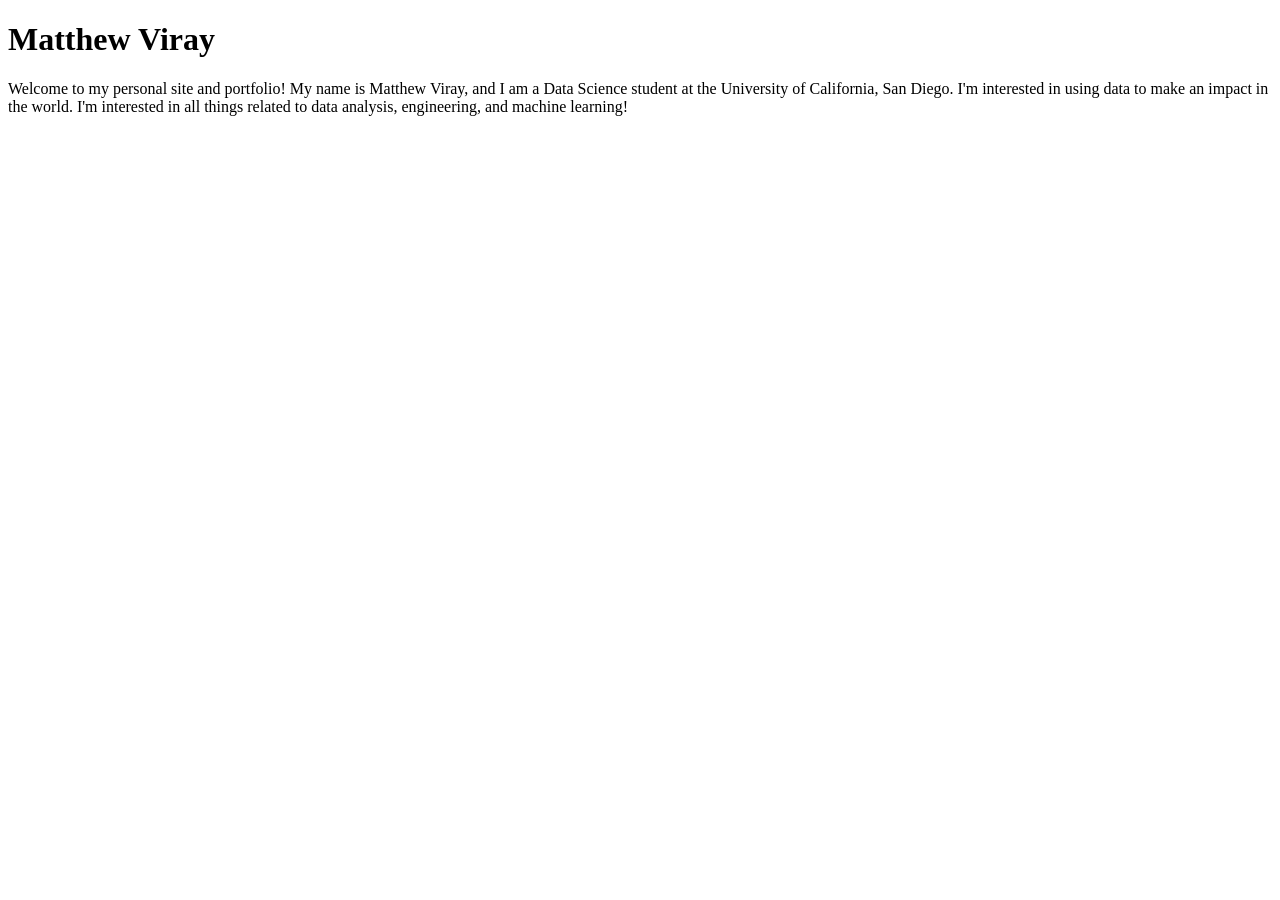
==== index.html @ 03b1df64 "Create index.html" ====
<!DOCTYPE html>
<html lang="en">
<head>
    <meta charset="UTF-8">
    <meta name="viewport" content="width=device-width, initial-scale=1.0">
    <title>Matthew Viray: Personal site and portfolio</title>
</head>
<body>
    <h1>Matthew Viray</h1>
    <p>Welcome to my personal site and portfolio! My name is Matthew Viray, and 
        I am a Data Science student at the University of California, San Diego. 
        I'm interested in using data to make an impact in the world. 
        I'm interested in all things related to data analysis, engineering, and 
        machine learning!</p>
</body>
</html>
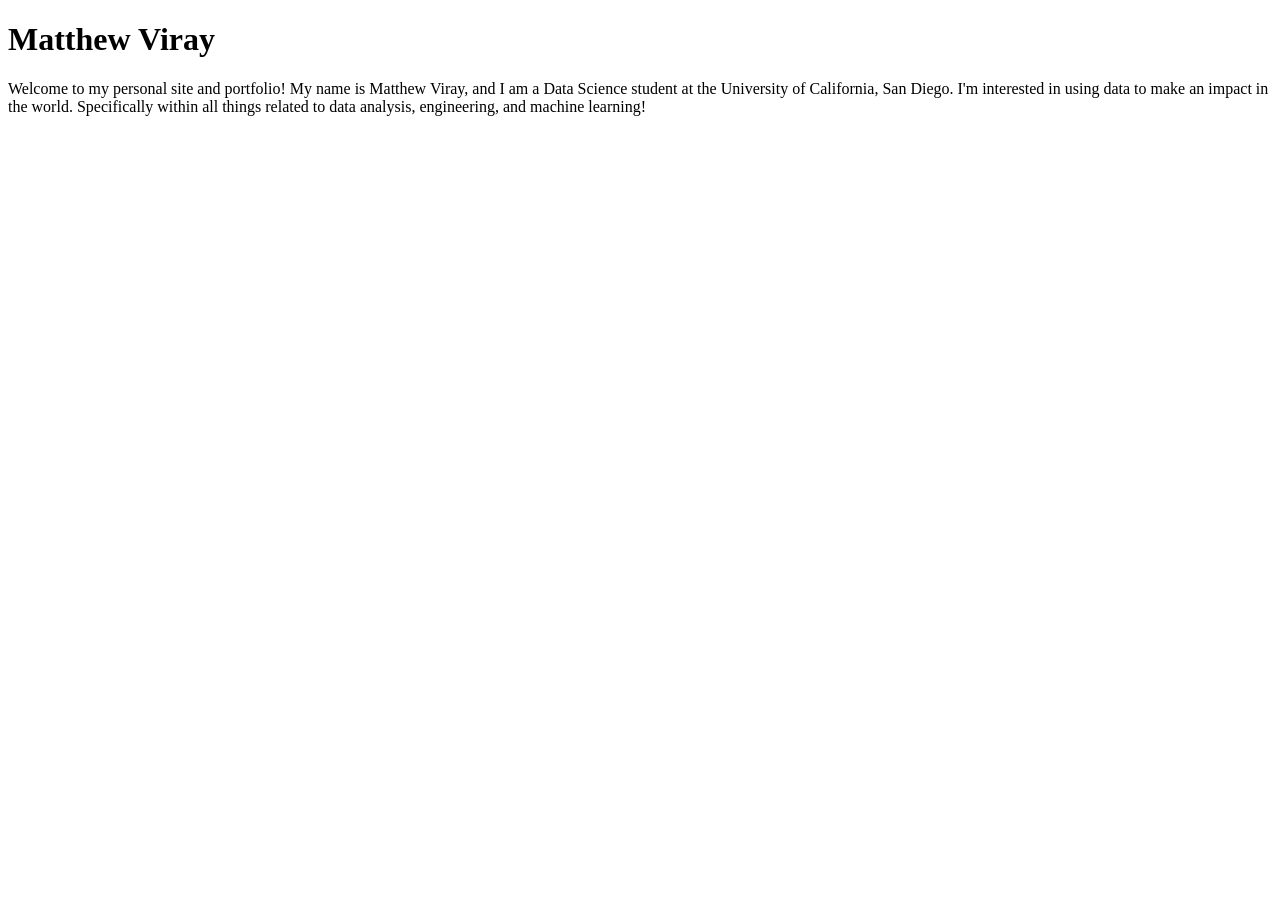
==== commit 0888109a: "Updated short description in index.html" ====
--- a/index.html
+++ b/index.html
@@ -10,7 +10,7 @@
     <p>Welcome to my personal site and portfolio! My name is Matthew Viray, and 
         I am a Data Science student at the University of California, San Diego. 
         I'm interested in using data to make an impact in the world. 
-        I'm interested in all things related to data analysis, engineering, and 
+        Specifically within all things related to data analysis, engineering, and 
         machine learning!</p>
 </body>
 </html>
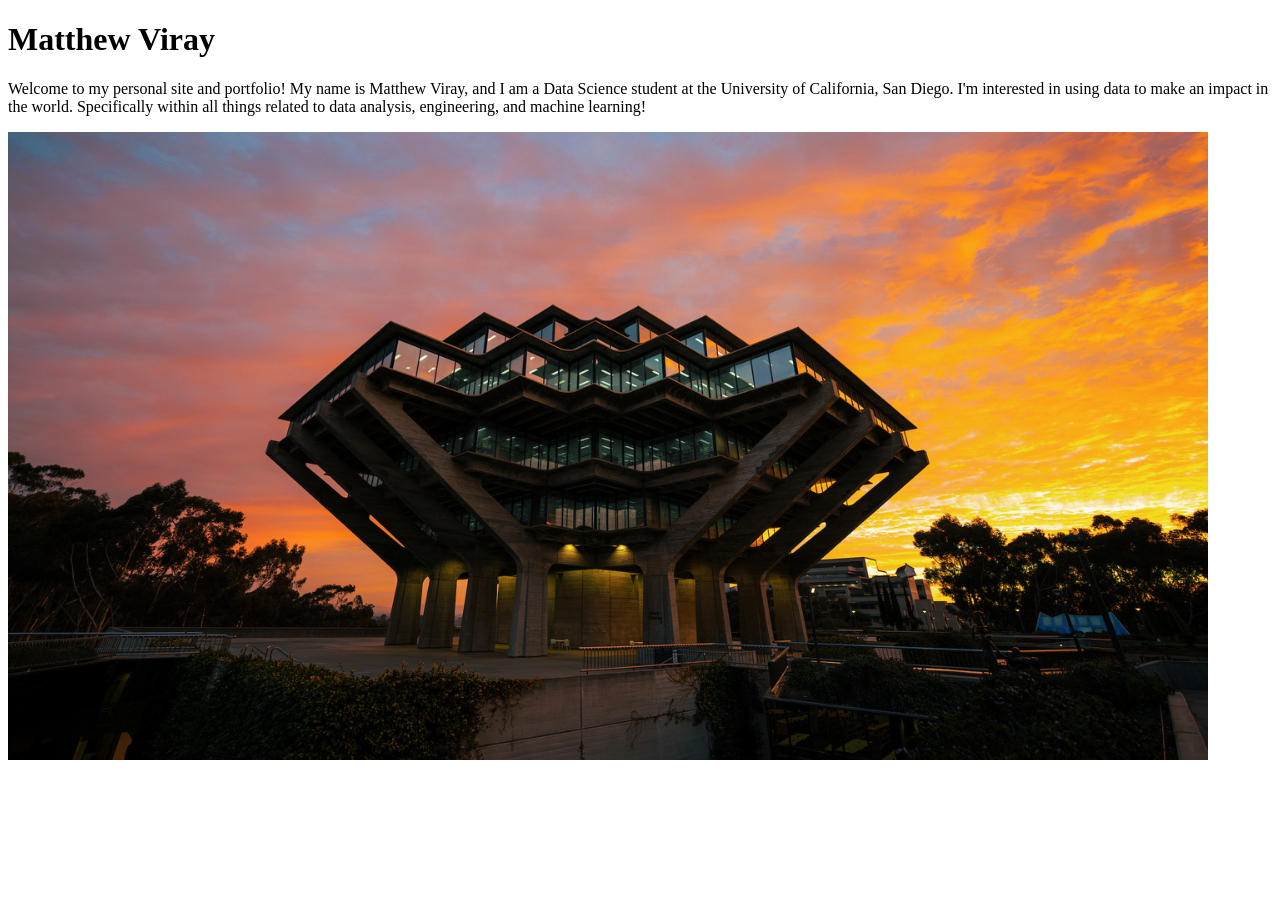
==== commit 1cc261ae: "Added photo in index.html" ====
--- a/index.html
+++ b/index.html
@@ -12,5 +12,6 @@
         I'm interested in using data to make an impact in the world. 
         Specifically within all things related to data analysis, engineering, and 
         machine learning!</p>
+    <img src="images/ucsd-geisel.png" alt="UCSD Geisel Library with beautiful backdrop">
 </body>
 </html>
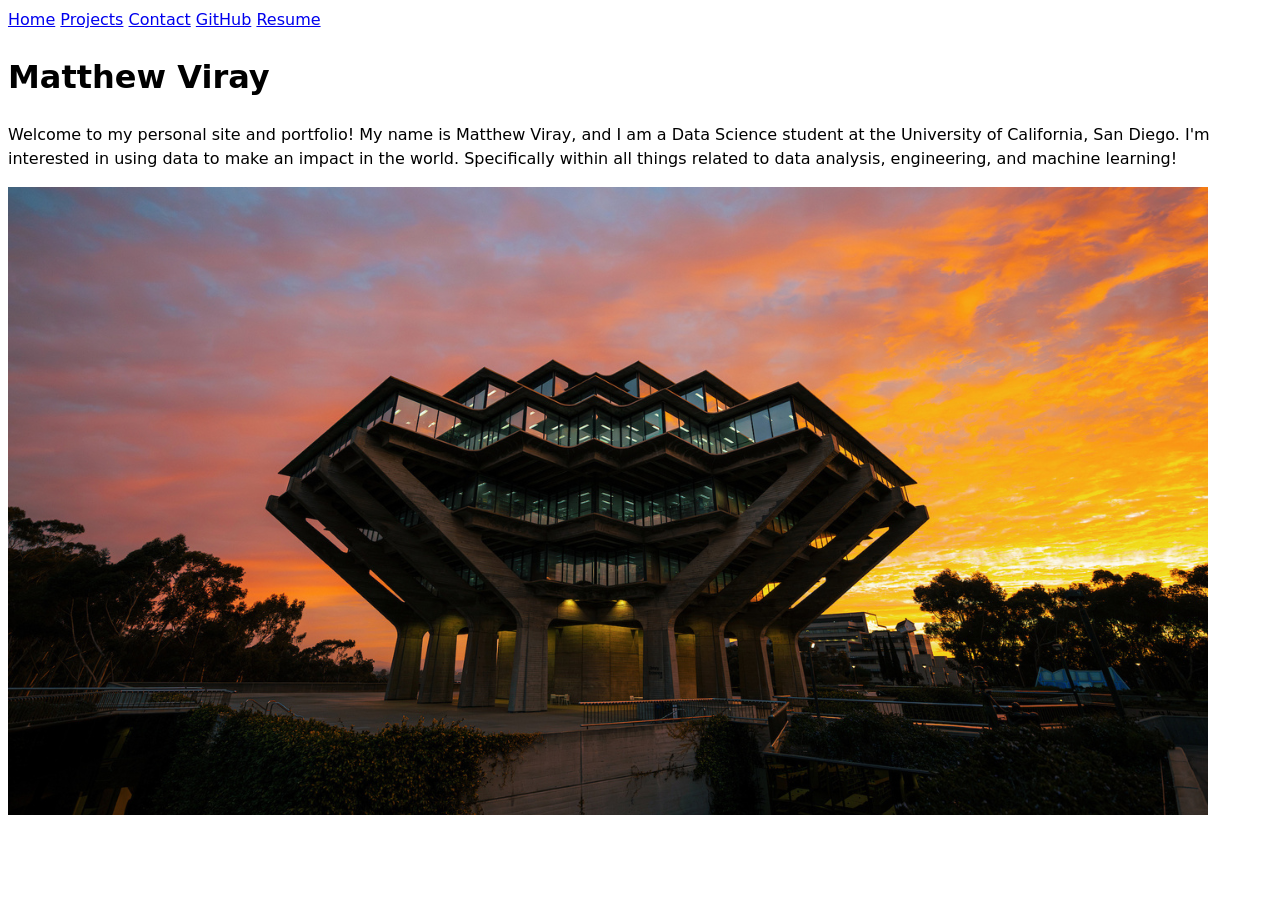
==== commit 14c11608: "Added Step 5 to Step 8 CSS stylesheet, more pages and nav, basic contact form, CV/RESUME page" ====
--- a/index.html
+++ b/index.html
@@ -4,8 +4,17 @@
     <meta charset="UTF-8">
     <meta name="viewport" content="width=device-width, initial-scale=1.0">
     <title>Matthew Viray: Personal site and portfolio</title>
+    <link rel="stylesheet" href="style.css">
 </head>
 <body>
+    <nav>
+        <a href="index.html">Home</a>
+        <a href="projects/index.html">Projects</a>
+        <a href="contact/index.html">Contact</a>
+        <a href="https://github.com/matthewviray" target="_blank">GitHub</a>
+        <a href="Resume/index.html">Resume</a>
+    </nav>
+
     <h1>Matthew Viray</h1>
     <p>Welcome to my personal site and portfolio! My name is Matthew Viray, and 
         I am a Data Science student at the University of California, San Diego. 
--- a/style.css
+++ b/style.css
@@ -0,0 +1,6 @@
+body {
+  /* Set line height to 1.5 times the font size
+	   and use the OS’s UI font as the website font
+	 */
+  font: 100%/1.5 system-ui;
+}
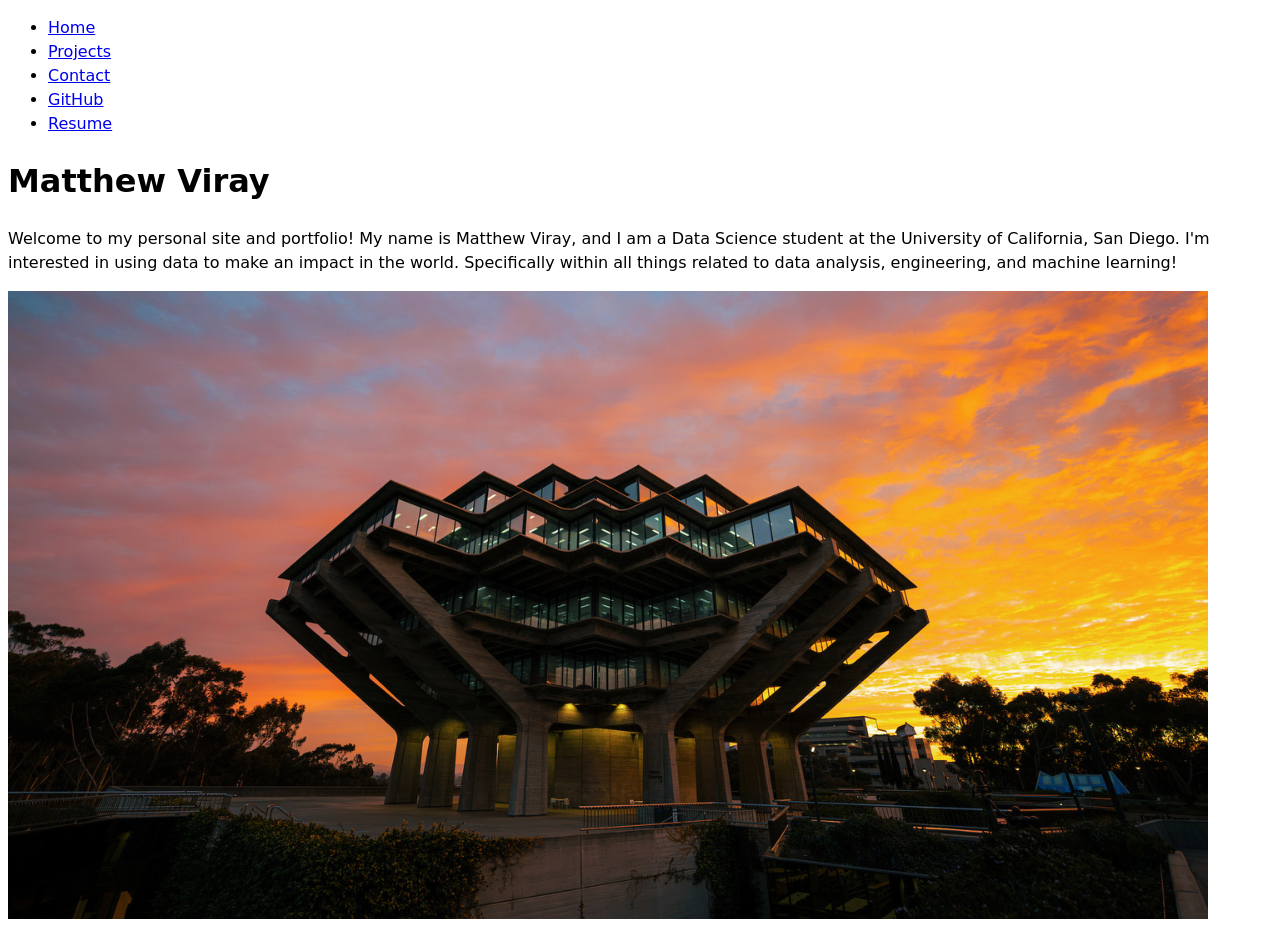
==== commit 883ca78b: "Fixed nav and Contact" ====
--- a/index.html
+++ b/index.html
@@ -8,11 +8,13 @@
 </head>
 <body>
     <nav>
-        <a href="index.html">Home</a>
-        <a href="projects/index.html">Projects</a>
-        <a href="contact/index.html">Contact</a>
-        <a href="https://github.com/matthewviray" target="_blank">GitHub</a>
-        <a href="Resume/index.html">Resume</a>
+        <ul>
+            <li><a href="index.html">Home</a></li>
+            <li><a href="projects/index.html">Projects</a></li>
+            <li><a href="contact/index.html">Contact</a></li>
+            <li><a href="https://github.com/matthewviray" target="_blank">GitHub</a></li>
+            <li><a href="Resume/index.html">Resume</a></li>
+        </ul>
     </nav>
 
     <h1>Matthew Viray</h1>
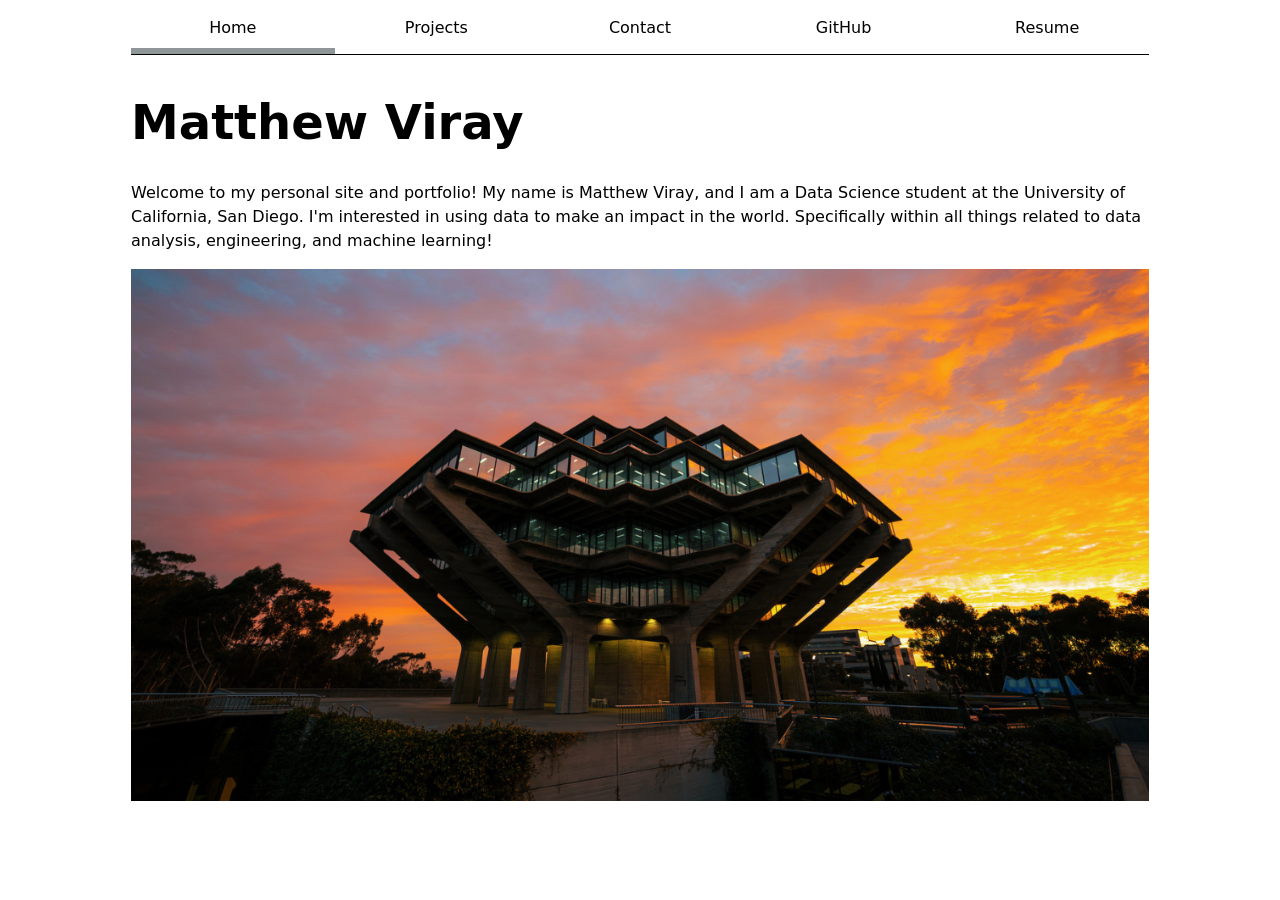
==== commit a6a748b6: "Lab 2: Steps 1-4 Prevent content from getting too wide, styling navigation bar, contact form layout," ====
--- a/index.html
+++ b/index.html
@@ -9,7 +9,7 @@
 <body>
     <nav>
         <ul>
-            <li><a href="index.html">Home</a></li>
+            <li><a href="index.html" class="current">Home</a></li>
             <li><a href="projects/index.html">Projects</a></li>
             <li><a href="contact/index.html">Contact</a></li>
             <li><a href="https://github.com/matthewviray" target="_blank">GitHub</a></li>
--- a/style.css
+++ b/style.css
@@ -1,6 +1,102 @@
+:root {
+  --color-accent: oklch(61.081% 0.13651 258.338);
+}
+
+img {
+  max-width: 100%;
+}
+
 body {
   /* Set line height to 1.5 times the font size
 	   and use the OS’s UI font as the website font
 	 */
   font: 100%/1.5 system-ui;
+  accent-color: var(--color-accent);
+  max-width: 100ch;
+  margin-inline: auto;
+  padding-inline: 1rem;
+}
+
+input,
+textarea,
+button {
+  font: inherit;
+}
+
+form {
+  display: grid;
+  grid-template-columns: auto 1fr;
+  gap: 1em;
+}
+
+label {
+  display: grid;
+  grid-template-columns: subgrid;
+  grid-column: 1 / -1;
+}
+
+button {
+  grid-column: 1 / -1;
+}
+
+nav ul,
+nav li {
+  display: contents;
+}
+
+nav {
+  display: flex;
+  margin-bottom: 4ch;
+  border-bottom-width: 1px;
+  border-bottom-style: solid;
+  border-bottom-color: oklch(80%,  3%, 200);
+
+}
+
+nav a {
+  flex: 1;
+  text-decoration: none;
+  color: inherit;
+  text-align: center;
+  padding: 0.5em;
+
+}
+nav a.current {
+  border-bottom-width: 0.4em;
+  border-bottom-style: solid;
+  border-bottom-color: oklch(66.771% 0.0083 207.595);
+}
+
+nav a:hover {
+  background-color: oklch(from var(--color-accent) 95% 5% h);
+  border-bottom-width: 0.4em;
+  border-bottom-style: solid;
+  border-bottom-color: var(--color-accent);
+
+}
+
+.projects {
+  display: grid;
+  grid-template-columns: repeat(auto-fill, minmax(15em, 1fr));
+}
+
+.projects article{
+  display: grid;
+  grid-template-rows: subgrid;
+  grid-row: span 3;
+  gap: 1em;
+
+}
+
+.projects article h2{
+  margin: 0;
+}
+
+h1, h2, h3, h4, h5, h6 {
+  line-height: 1.1;
+  text-wrap: balance;
+}
+
+h1 {
+  font-size: 300%;
 }
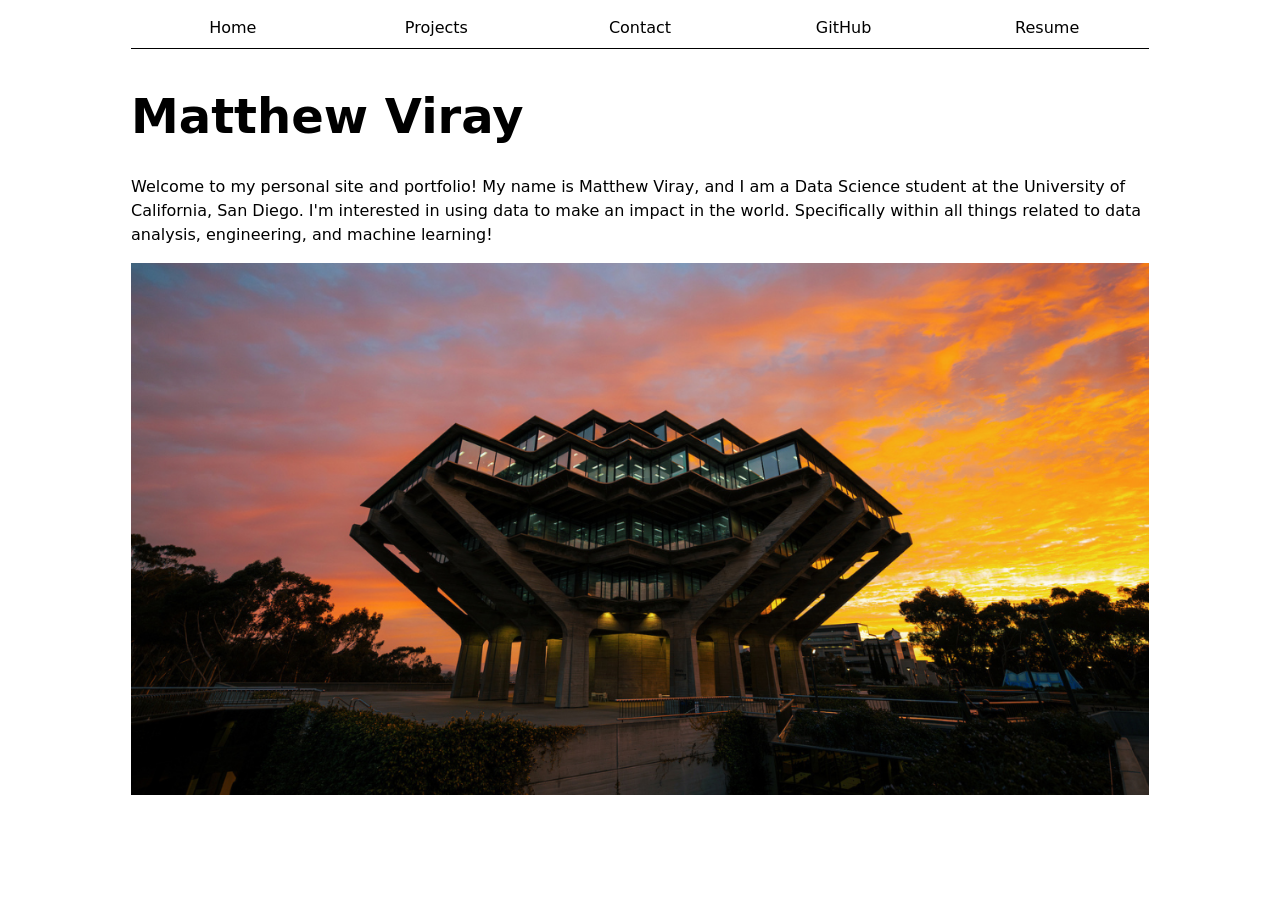
==== commit 22cb87cf: "Step 1-3 Lab 3 Step 1: Add JS file to all pages,  Step 2: Automatic current page link, Step 3: Autom" ====
--- a/index.html
+++ b/index.html
@@ -5,17 +5,12 @@
     <meta name="viewport" content="width=device-width, initial-scale=1.0">
     <title>Matthew Viray: Personal site and portfolio</title>
     <link rel="stylesheet" href="style.css">
+    <script type = "module" src="global.js"></script>
 </head>
 <body>
-    <nav>
-        <ul>
-            <li><a href="index.html" class="current">Home</a></li>
-            <li><a href="projects/index.html">Projects</a></li>
-            <li><a href="contact/index.html">Contact</a></li>
-            <li><a href="https://github.com/matthewviray" target="_blank">GitHub</a></li>
-            <li><a href="Resume/index.html">Resume</a></li>
-        </ul>
-    </nav>
+
+
+
 
     <h1>Matthew Viray</h1>
     <p>Welcome to my personal site and portfolio! My name is Matthew Viray, and 
--- a/style.css
+++ b/style.css
@@ -78,6 +78,7 @@
 .projects {
   display: grid;
   grid-template-columns: repeat(auto-fill, minmax(15em, 1fr));
+  gap: 1em;
 }
 
 .projects article{
@@ -99,4 +100,56 @@
 
 h1 {
   font-size: 300%;
+}
+
+.linkedin {
+  flex: 1;
+  text-decoration: none;
+  color: inherit;
+  text-align: center;
+  padding: 0.5em;
+  font-size: 75%;
+  color: #0A66C2;
+
+}
+
+.resume h1  {
+  text-align: center;
+  border-bottom-width: 0.1em;
+  border-bottom-style: solid;
+
+}
+
+.resume section {
+  border-bottom-width: 0.1em;
+  border-bottom-style: solid;
+}
+
+
+
+
+.resume .skills ul {
+  display: flex;
+  flex-wrap: wrap;
+  gap: 0.5em;
+  list-style: none;
+  padding: 0;
+}
+.resume .skills li {
+  background: oklch(82.06% 0.093 250.927);
+  padding: 0.2em 0.8em;
+  border-radius: 999px;
+}
+
+.resume article h3 , article p {
+  display: flex;
+  justify-content: space-between;
+  align-items: baseline;
+}
+
+
+.resume .details {
+  font-size: 75%;
+  font-weight: normal;
+  color: oklch(50% 0% 0);
 }
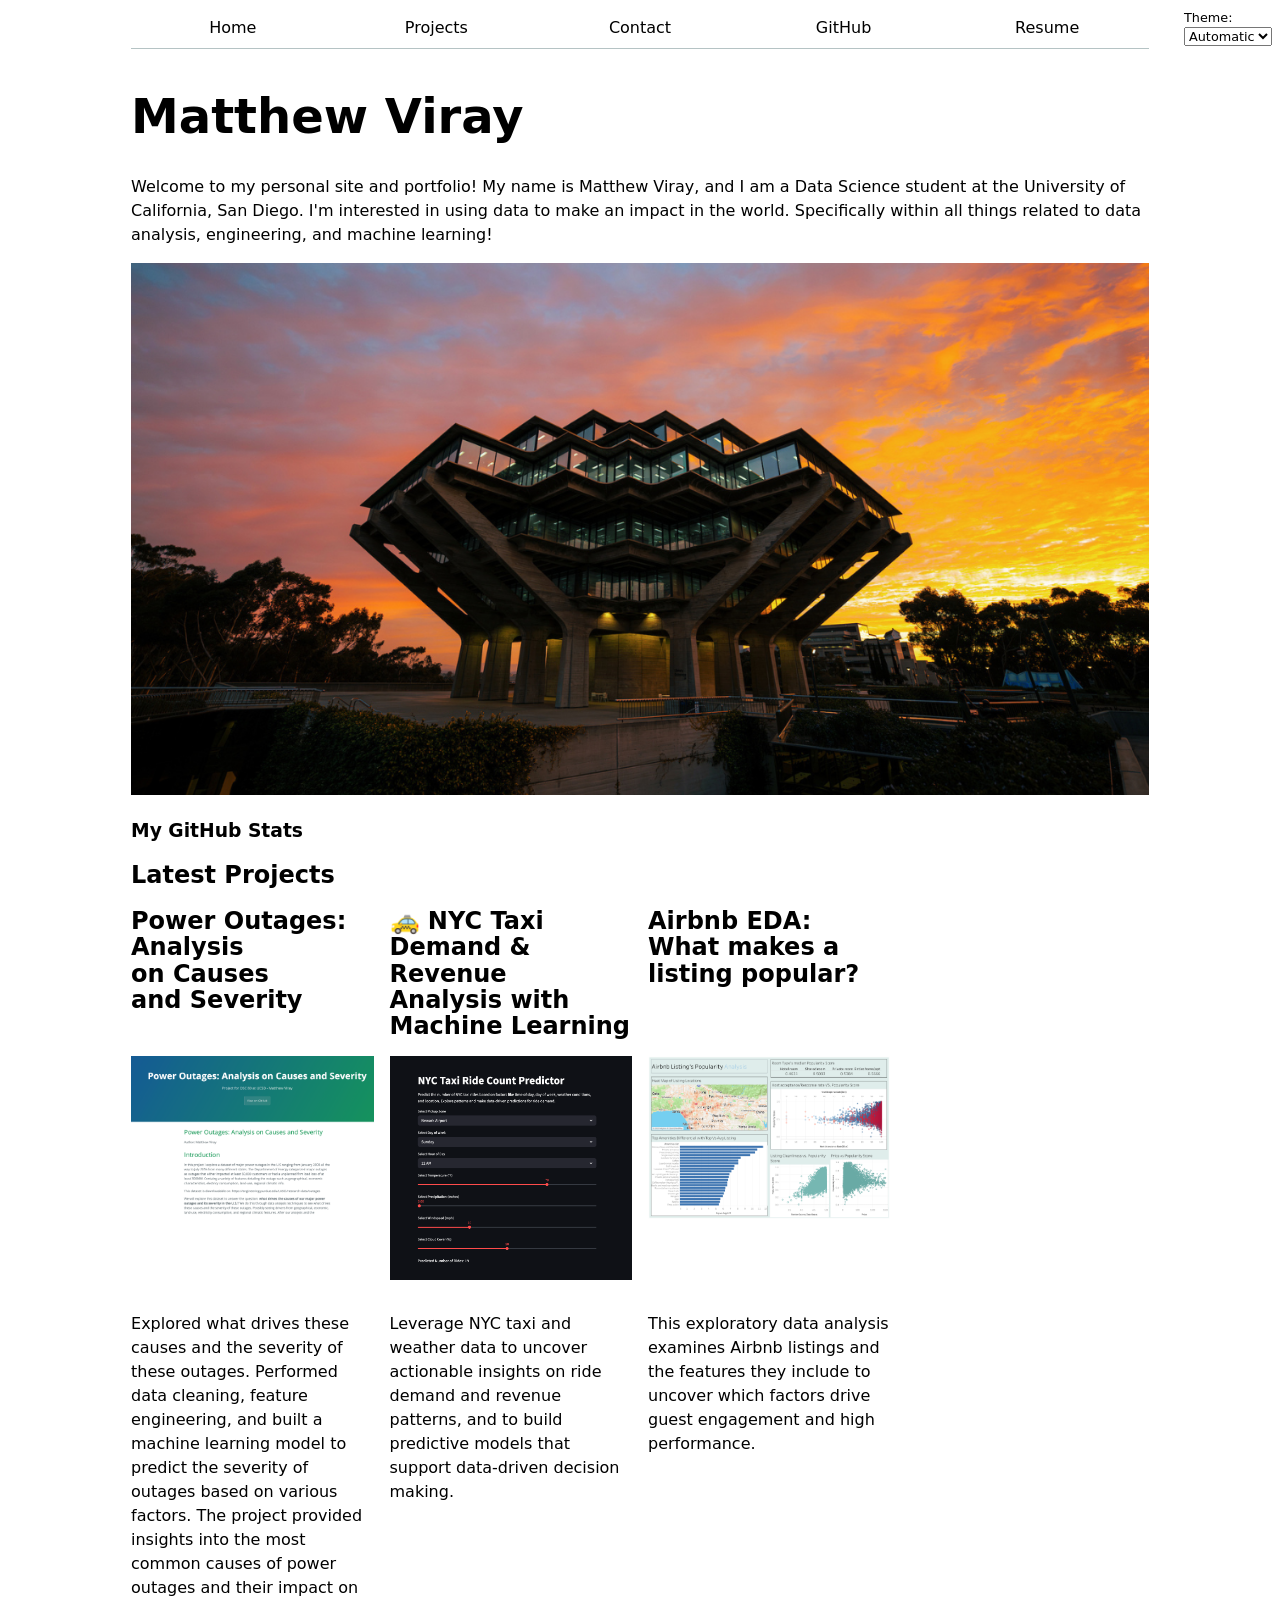
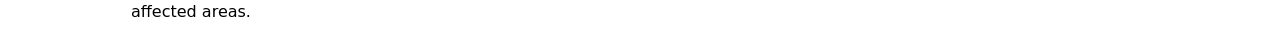
==== commit d5f7da32: "Lab 3: Step 2,3,4 Step 2: Display first 3 projects in homepage  Step 3: Loading data from API  Step " ====
--- a/index.html
+++ b/index.html
@@ -6,6 +6,8 @@
     <title>Matthew Viray: Personal site and portfolio</title>
     <link rel="stylesheet" href="style.css">
     <script type = "module" src="global.js"></script>
+    <script src="index.js" type="module" defer></script>
+
 </head>
 <body>
 
@@ -19,5 +21,15 @@
         Specifically within all things related to data analysis, engineering, and 
         machine learning!</p>
     <img src="images/ucsd-geisel.png" alt="UCSD Geisel Library with beautiful backdrop">
+
+    <h3>My GitHub Stats</h3>
+    <div id="profile-stats">
+      <!-- Profile stats will be dynamically added here -->
+    </div>
+    
+    <h2>Latest Projects</h2>
+    <div class="projects">
+    <!-- Dynamically added content will appear here -->
+    </div>
 </body>
 </html>
--- a/style.css
+++ b/style.css
@@ -1,5 +1,6 @@
 :root {
   --color-accent: oklch(61.081% 0.13651 258.338);
+  
 }
 
 img {
@@ -19,7 +20,8 @@
 
 input,
 textarea,
-button {
+button,
+select {
   font: inherit;
 }
 
@@ -45,11 +47,12 @@
 }
 
 nav {
+  --border-color: oklch(50% 10% 200 / 40%);
   display: flex;
   margin-bottom: 4ch;
   border-bottom-width: 1px;
   border-bottom-style: solid;
-  border-bottom-color: oklch(80%,  3%, 200);
+  border-bottom-color: var(--border-color);
 
 }
 
@@ -68,7 +71,7 @@
 }
 
 nav a:hover {
-  background-color: oklch(from var(--color-accent) 95% 5% h);
+  background-color: color-mix(in oklch, var(--color-accent), canvas 85%);
   border-bottom-width: 0.4em;
   border-bottom-style: solid;
   border-bottom-color: var(--color-accent);
@@ -152,4 +155,25 @@
   font-size: 75%;
   font-weight: normal;
   color: oklch(50% 0% 0);
-}+}
+
+.color-scheme {
+  position: absolute;
+  top: 0.5rem;
+  right: 0.5rem;
+  font-size: 80%;
+}
+
+#profile-stats dl {
+  display: grid;
+  grid-template-columns: repeat(4, 1fr);
+}
+
+#profile-stats dt {
+  grid-row: 1;
+}
+
+#profile-stats dd {
+  grid-row: 2;
+  font-size : 200%;
+}
